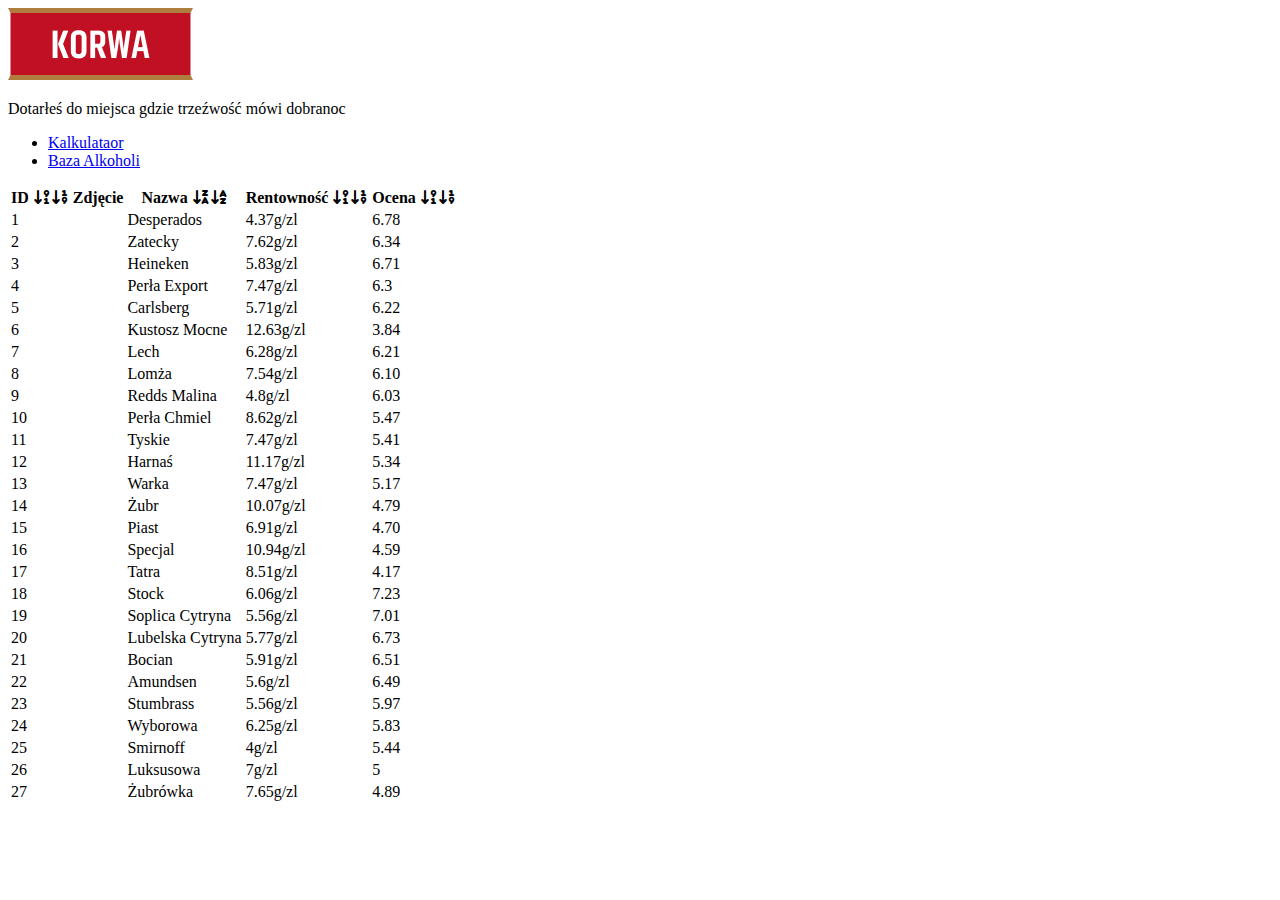
==== subpage2.html @ 66c68504 "Add files via upload" ====
<!DOCTYPE html>
<html lang="en">
<head>
    <meta charset="UTF-8">
    <meta name="viewport" content="width=device-width, initial-scale=1.0">
    <title>Baza Alkoholi</title>
    <link rel="preconnect" href="https://fonts.googleapis.com">
    <link rel="preconnect" href="https://fonts.gstatic.com" crossorigin>
    <link href="https://fonts.googleapis.com/css2?family=Kanit:ital,wght@0,100;0,200;0,300;0,400;0,500;0,600;0,700;0,800;0,900;1,100;1,200;1,300;1,400;1,500;1,600;1,700;1,800;1,900&display=swap" rel="stylesheet">
    <link rel="preconnect" href="https://fonts.googleapis.com">
    <link rel="preconnect" href="https://fonts.gstatic.com" crossorigin>
    <link href="https://fonts.googleapis.com/css2?family=Poppins:ital,wght@0,100;0,200;0,300;0,400;0,500;0,600;0,700;0,800;0,900;1,100;1,200;1,300;1,400;1,500;1,600;1,700;1,800;1,900&display=swap" rel="stylesheet">
    <link rel="stylesheet" href="https://cdnjs.cloudflare.com/ajax/libs/font-awesome/6.5.2/css/all.min.css">
    <link rel="stylesheet" href="css/baza.css">
</head>
<body>
    <div class="header-bg">
        <header>
            <div class="header-left">
                <a href="index.html">
                    <img src="logo.png" alt="logo korwy">
                </a>
                
                <div class="divider"></div>
                <div class="name">
                    <p>Dotarłeś do miejsca gdzie trzeźwość mówi dobranoc </p>
                </div>
            </div>
            <nav>
                <ul>

                    <li>
                        <a href="subpage1.html" class="menu">Kalkulataor</a>
                    </li>
                    <li>
                        <a href="subpage2.html" class="menu baza-menu">Baza Alkoholi</a>
                    </li>
        
                </ul>
            </nav>
    </div>        
        
        </header>

    <table id="Tabela">
        <tr>
            <th id="filter-id">ID <span id="id-icon-asc" class="display"><i id="icon-nazwa" class="fa-solid fa-arrow-down-9-1"></i></span><span id="id-icon-desc" class="no-display"><i id="icon-nazwa" class="fa-solid fa-arrow-down-1-9"></i></span></th>
            <th>Zdjęcie</th>
            <th id="filter-nazwa">Nazwa <span id="nazwa-icon-asc" class="display"><i id="icon-nazwa" class="fa-solid fa-arrow-down-z-a"></i></span><span id="nazwa-icon-desc" class="no-display"><i id="icon-nazwa" class="fa-solid fa-arrow-down-a-z"></i></span></th>
            <th id="filter-rentownosc">Rentowność <span id="rentownosc-icon-asc" class="display"><i id="icon-nazwa" class="fa-solid fa-arrow-down-9-1"></i></span><span id="rentownosc-icon-desc" class="no-display"><i id="icon-nazwa" class="fa-solid fa-arrow-down-1-9"></i></span></th>
            <th id="filter-ocena">Ocena <span id="ocena-icon-asc" class="display"><i id="icon-nazwa" class="fa-solid fa-arrow-down-9-1"></i></span><span id="ocena-icon-desc" class="no-display"><i id="icon-nazwa" class="fa-solid fa-arrow-down-1-9"></i></span></th>
        </tr>
        <tr class="piwo">
            <td>1</td>
            <td></td>
            <td id="nazwa">Desperados</td>
            <td>4.37g/zl</td>
            <td>6.78</td>
        </tr>
        <tr class="piwo">
            <td>2</td>
            <td></td>
            <td id="nazwa">Zatecky</td>
            <td>7.62g/zl</td>
            <td>6.34</td>
        </tr>
        <tr class="piwo">
            <td>3</td>
            <td></td>
            <td id="nazwa">Heineken</td>
            <td>5.83g/zl</td>
            <td>6.71</td>
        </tr>
        <tr class="piwo">
            <td>4</td>
            <td></td>
            <td id="nazwa">Perła Export</td>
            <td>7.47g/zl</td>
            <td>6.3</td>
        </tr>
        <tr class="piwo">
            <td>5</td>
            <td></td>
            <td id="nazwa">Carlsberg</td>
            <td>5.71g/zl</td>
            <td>6.22</td>
        </tr>
        <tr class="piwo">
            <td>6</td>
            <td></td>
            <td>Kustosz Mocne</td>
            <td>12.63g/zl</td>
            <td>3.84</td>
        </tr>
        <tr class="piwo">
            <td>7</td>
            <td></td>
            <td>Lech</td>
            <td>6.28g/zl</td>
            <td>6.21</td>
        </tr>
        <tr class="piwo">
            <td>8</td>
            <td></td>
            <td>Lomża</td>
            <td>7.54g/zl</td>
            <td>6.10</td>
        </tr>
        <tr class="piwo">
            <td>9</td>
            <td></td>
            <td>Redds Malina</td>
            <td>4.8g/zl</td>
            <td>6.03</td>
        </tr>
        <tr class="piwo">
            <td>10</td>
            <td></td>
            <td>Perła Chmiel</td>
            <td>8.62g/zl</td>
            <td>5.47</td>
        </tr>
        <tr class="piwo">
            <td>11</td>
            <td></td>
            <td>Tyskie</td>
            <td>7.47g/zl</td>
            <td>5.41</td>
        </tr>
        <tr class="piwo">
            <td>12</td>
            <td></td>
            <td>Harnaś</td>
            <td>11.17g/zl</td>
            <td>5.34</td>
        </tr>
        <tr class="piwo">
            <td>13</td>
            <td></td>
            <td>Warka</td>
            <td>7.47g/zl</td>
            <td>5.17</td>
        </tr>
        <tr class="piwo">
            <td>14</td>
            <td></td>
            <td>Żubr</td>
            <td>10.07g/zl</td>
            <td>4.79</td>
        </tr>
        <tr class="piwo">
            <td>15</td>
            <td></td>
            <td>Piast</td>
            <td>6.91g/zl</td>
            <td>4.70</td>
        </tr>
        <tr class="piwo">
            <td>16</td>
            <td></td>
            <td>Specjal</td>
            <td>10.94g/zl</td>
            <td>4.59</td>
        </tr>
        <tr class="piwo">
            <td>17</td>
            <td></td>
            <td>Tatra</td>
            <td>8.51g/zl</td>
            <td>4.17</td>
        </tr>
        <tr class="wodka">
            <td>18</td>
            <td></td>
            <td>Stock</td>
            <td>6.06g/zl</td>
            <td>7.23</td>
        </tr>
        <tr class="wodka">
            <td>19</td>
            <td></td>
            <td>Soplica Cytryna</td>
            <td>5.56g/zl</td>
            <td>7.01</td>
        </tr>
        <tr class="wodka">
            <td>20</td>
            <td></td>
            <td>Lubelska Cytryna</td>
            <td>5.77g/zl</td>
            <td>6.73</td>
        </tr>
        <tr class="wodka">
            <td>21</td>
            <td></td>
            <td>Bocian</td>
            <td>5.91g/zl</td>
            <td>6.51</td>
        </tr>
        <tr class="wodka">
            <td>22</td>
            <td></td>
            <td>Amundsen</td>
            <td>5.6g/zl</td>
            <td>6.49</td>
        </tr>
        <tr class="wodka">
            <td>23</td>
            <td></td>
            <td>Stumbrass</td>
            <td>5.56g/zl</td>
            <td>5.97</td>
        </tr>
        <tr class="wodka">
            <td>24</td>
            <td></td>
            <td>Wyborowa</td>
            <td>6.25g/zl</td>
            <td>5.83</td>
        </tr>
        <tr class="wodka">
            <td>25</td>
            <td></td>
            <td>Smirnoff</td>
            <td>4g/zl</td>
            <td>5.44</td>
        </tr>
        <tr class="wodka">
            <td>26</td>
            <td></td>
            <td>Luksusowa</td>
            <td>7g/zl</td>
            <td>5</td>
        </tr>
        <tr class="wodka">
            <td>27</td>
            <td></td>
            <td>Żubrówka</td>
            <td>7.65g/zl</td>
            <td>4.89</td>
        </tr>

    </table>


    <script src="baza.js"></script>
</body>
</html>
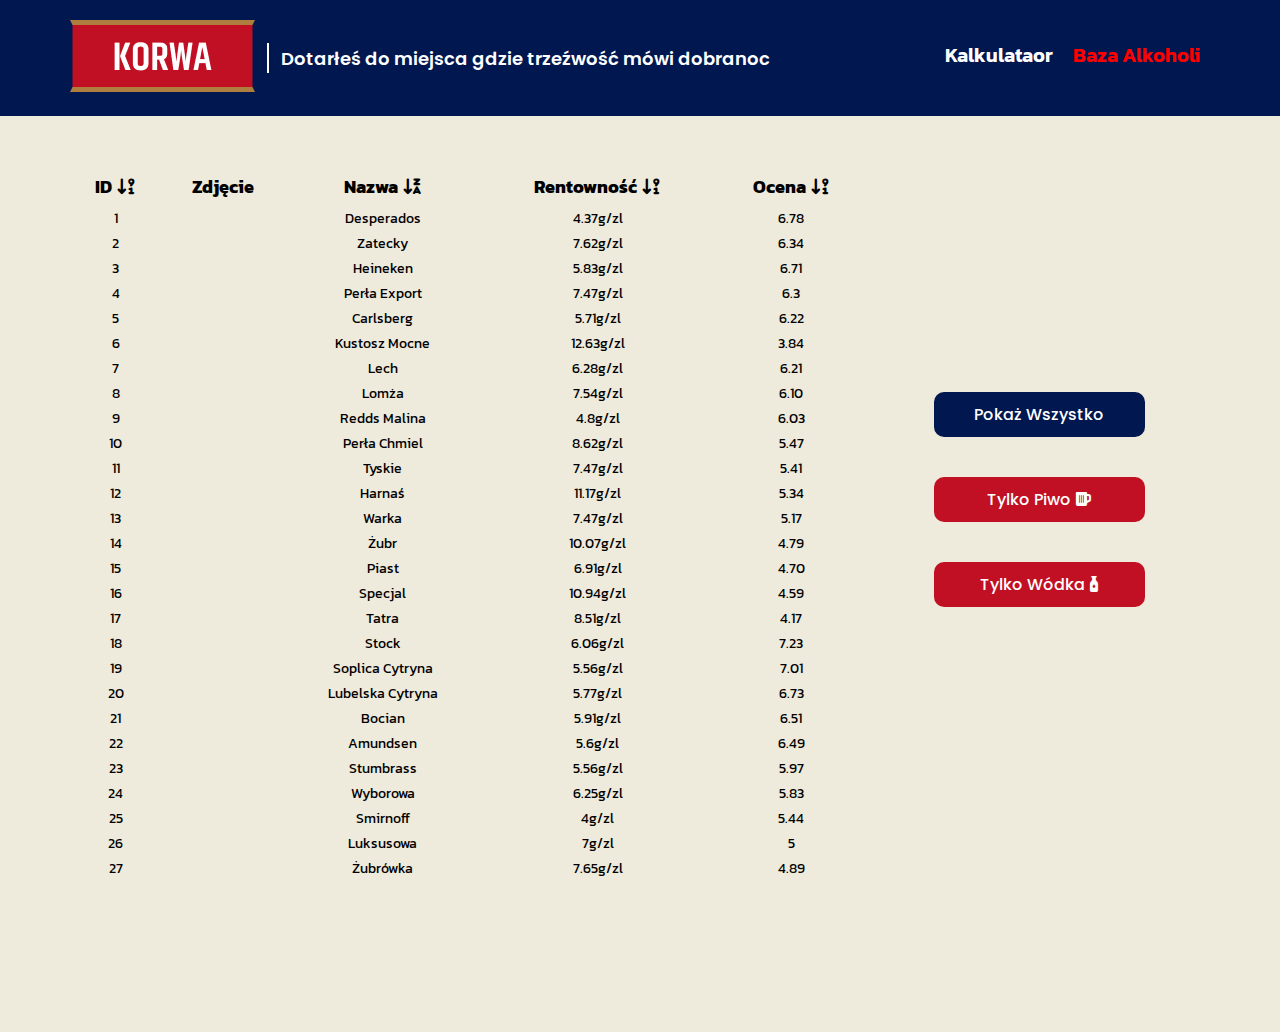
==== commit 2d53170d: "going live" ====
--- a/subpage2.html
+++ b/subpage2.html
@@ -42,205 +42,215 @@
         
         </header>
 
-    <table id="Tabela">
-        <tr>
-            <th id="filter-id">ID <span id="id-icon-asc" class="display"><i id="icon-nazwa" class="fa-solid fa-arrow-down-9-1"></i></span><span id="id-icon-desc" class="no-display"><i id="icon-nazwa" class="fa-solid fa-arrow-down-1-9"></i></span></th>
-            <th>Zdjęcie</th>
-            <th id="filter-nazwa">Nazwa <span id="nazwa-icon-asc" class="display"><i id="icon-nazwa" class="fa-solid fa-arrow-down-z-a"></i></span><span id="nazwa-icon-desc" class="no-display"><i id="icon-nazwa" class="fa-solid fa-arrow-down-a-z"></i></span></th>
-            <th id="filter-rentownosc">Rentowność <span id="rentownosc-icon-asc" class="display"><i id="icon-nazwa" class="fa-solid fa-arrow-down-9-1"></i></span><span id="rentownosc-icon-desc" class="no-display"><i id="icon-nazwa" class="fa-solid fa-arrow-down-1-9"></i></span></th>
-            <th id="filter-ocena">Ocena <span id="ocena-icon-asc" class="display"><i id="icon-nazwa" class="fa-solid fa-arrow-down-9-1"></i></span><span id="ocena-icon-desc" class="no-display"><i id="icon-nazwa" class="fa-solid fa-arrow-down-1-9"></i></span></th>
-        </tr>
-        <tr class="piwo">
-            <td>1</td>
-            <td></td>
-            <td id="nazwa">Desperados</td>
-            <td>4.37g/zl</td>
-            <td>6.78</td>
-        </tr>
-        <tr class="piwo">
-            <td>2</td>
-            <td></td>
-            <td id="nazwa">Zatecky</td>
-            <td>7.62g/zl</td>
-            <td>6.34</td>
-        </tr>
-        <tr class="piwo">
-            <td>3</td>
-            <td></td>
-            <td id="nazwa">Heineken</td>
-            <td>5.83g/zl</td>
-            <td>6.71</td>
-        </tr>
-        <tr class="piwo">
-            <td>4</td>
-            <td></td>
-            <td id="nazwa">Perła Export</td>
-            <td>7.47g/zl</td>
-            <td>6.3</td>
-        </tr>
-        <tr class="piwo">
-            <td>5</td>
-            <td></td>
-            <td id="nazwa">Carlsberg</td>
-            <td>5.71g/zl</td>
-            <td>6.22</td>
-        </tr>
-        <tr class="piwo">
-            <td>6</td>
-            <td></td>
-            <td>Kustosz Mocne</td>
-            <td>12.63g/zl</td>
-            <td>3.84</td>
-        </tr>
-        <tr class="piwo">
-            <td>7</td>
-            <td></td>
-            <td>Lech</td>
-            <td>6.28g/zl</td>
-            <td>6.21</td>
-        </tr>
-        <tr class="piwo">
-            <td>8</td>
-            <td></td>
-            <td>Lomża</td>
-            <td>7.54g/zl</td>
-            <td>6.10</td>
-        </tr>
-        <tr class="piwo">
-            <td>9</td>
-            <td></td>
-            <td>Redds Malina</td>
-            <td>4.8g/zl</td>
-            <td>6.03</td>
-        </tr>
-        <tr class="piwo">
-            <td>10</td>
-            <td></td>
-            <td>Perła Chmiel</td>
-            <td>8.62g/zl</td>
-            <td>5.47</td>
-        </tr>
-        <tr class="piwo">
-            <td>11</td>
-            <td></td>
-            <td>Tyskie</td>
-            <td>7.47g/zl</td>
-            <td>5.41</td>
-        </tr>
-        <tr class="piwo">
-            <td>12</td>
-            <td></td>
-            <td>Harnaś</td>
-            <td>11.17g/zl</td>
-            <td>5.34</td>
-        </tr>
-        <tr class="piwo">
-            <td>13</td>
-            <td></td>
-            <td>Warka</td>
-            <td>7.47g/zl</td>
-            <td>5.17</td>
-        </tr>
-        <tr class="piwo">
-            <td>14</td>
-            <td></td>
-            <td>Żubr</td>
-            <td>10.07g/zl</td>
-            <td>4.79</td>
-        </tr>
-        <tr class="piwo">
-            <td>15</td>
-            <td></td>
-            <td>Piast</td>
-            <td>6.91g/zl</td>
-            <td>4.70</td>
-        </tr>
-        <tr class="piwo">
-            <td>16</td>
-            <td></td>
-            <td>Specjal</td>
-            <td>10.94g/zl</td>
-            <td>4.59</td>
-        </tr>
-        <tr class="piwo">
-            <td>17</td>
-            <td></td>
-            <td>Tatra</td>
-            <td>8.51g/zl</td>
-            <td>4.17</td>
-        </tr>
-        <tr class="wodka">
-            <td>18</td>
-            <td></td>
-            <td>Stock</td>
-            <td>6.06g/zl</td>
-            <td>7.23</td>
-        </tr>
-        <tr class="wodka">
-            <td>19</td>
-            <td></td>
-            <td>Soplica Cytryna</td>
-            <td>5.56g/zl</td>
-            <td>7.01</td>
-        </tr>
-        <tr class="wodka">
-            <td>20</td>
-            <td></td>
-            <td>Lubelska Cytryna</td>
-            <td>5.77g/zl</td>
-            <td>6.73</td>
-        </tr>
-        <tr class="wodka">
-            <td>21</td>
-            <td></td>
-            <td>Bocian</td>
-            <td>5.91g/zl</td>
-            <td>6.51</td>
-        </tr>
-        <tr class="wodka">
-            <td>22</td>
-            <td></td>
-            <td>Amundsen</td>
-            <td>5.6g/zl</td>
-            <td>6.49</td>
-        </tr>
-        <tr class="wodka">
-            <td>23</td>
-            <td></td>
-            <td>Stumbrass</td>
-            <td>5.56g/zl</td>
-            <td>5.97</td>
-        </tr>
-        <tr class="wodka">
-            <td>24</td>
-            <td></td>
-            <td>Wyborowa</td>
-            <td>6.25g/zl</td>
-            <td>5.83</td>
-        </tr>
-        <tr class="wodka">
-            <td>25</td>
-            <td></td>
-            <td>Smirnoff</td>
-            <td>4g/zl</td>
-            <td>5.44</td>
-        </tr>
-        <tr class="wodka">
-            <td>26</td>
-            <td></td>
-            <td>Luksusowa</td>
-            <td>7g/zl</td>
-            <td>5</td>
-        </tr>
-        <tr class="wodka">
-            <td>27</td>
-            <td></td>
-            <td>Żubrówka</td>
-            <td>7.65g/zl</td>
-            <td>4.89</td>
-        </tr>
-
-    </table>
+        <div class="wrap">
+            <div class="column1">
+                <table id="Tabela" class="Tabela">
+                    <tr>
+                        <th id="filter-id">ID <span id="id-icon-asc" class="display"><i id="icon-nazwa" class="fa-solid fa-arrow-down-9-1"></i></span><span id="id-icon-desc" class="no-display"><i id="icon-nazwa" class="fa-solid fa-arrow-down-1-9"></i></span></th>
+                        <th class="no-cursor">Zdjęcie</th>
+                        <th id="filter-nazwa">Nazwa <span id="nazwa-icon-asc" class="display"><i id="icon-nazwa" class="fa-solid fa-arrow-down-z-a"></i></span><span id="nazwa-icon-desc" class="no-display"><i id="icon-nazwa" class="fa-solid fa-arrow-down-a-z"></i></span></th>
+                        <th id="filter-rentownosc">Rentowność <span id="rentownosc-icon-asc" class="display"><i id="icon-nazwa" class="fa-solid fa-arrow-down-9-1"></i></span><span id="rentownosc-icon-desc" class="no-display"><i id="icon-nazwa" class="fa-solid fa-arrow-down-1-9"></i></span></th>
+                        <th id="filter-ocena">Ocena <span id="ocena-icon-asc" class="display"><i id="icon-nazwa" class="fa-solid fa-arrow-down-9-1"></i></span><span id="ocena-icon-desc" class="no-display"><i id="icon-nazwa" class="fa-solid fa-arrow-down-1-9"></i></span></th>
+                    </tr>
+                    <tr class="piwo" >
+                        <td>1</td>
+                        <td></td>
+                        <td id="nazwa">Desperados</td>
+                        <td>4.37g/zl</td>
+                        <td>6.78</td>
+                    </tr>
+                    <tr class="piwo" >
+                        <td>2</td>
+                        <td></td>
+                        <td id="nazwa">Zatecky</td>
+                        <td>7.62g/zl</td>
+                        <td>6.34</td>
+                    </tr>
+                    <tr class="piwo">
+                        <td>3</td>
+                        <td></td>
+                        <td id="nazwa">Heineken</td>
+                        <td>5.83g/zl</td>
+                        <td>6.71</td>
+                    </tr>
+                    <tr class="piwo">
+                        <td>4</td>
+                        <td></td>
+                        <td id="nazwa">Perła Export</td>
+                        <td>7.47g/zl</td>
+                        <td>6.3</td>
+                    </tr>
+                    <tr class="piwo">
+                        <td>5</td>
+                        <td></td>
+                        <td id="nazwa">Carlsberg</td>
+                        <td>5.71g/zl</td>
+                        <td>6.22</td>
+                    </tr>
+                    <tr class="piwo">
+                        <td>6</td>
+                        <td></td>
+                        <td>Kustosz Mocne</td>
+                        <td>12.63g/zl</td>
+                        <td>3.84</td>
+                    </tr>
+                    <tr class="piwo">
+                        <td>7</td>
+                        <td></td>
+                        <td>Lech</td>
+                        <td>6.28g/zl</td>
+                        <td>6.21</td>
+                    </tr>
+                    <tr class="piwo">
+                        <td>8</td>
+                        <td></td>
+                        <td>Lomża</td>
+                        <td>7.54g/zl</td>
+                        <td>6.10</td>
+                    </tr>
+                    <tr class="piwo">
+                        <td>9</td>
+                        <td></td>
+                        <td>Redds Malina</td>
+                        <td>4.8g/zl</td>
+                        <td>6.03</td>
+                    </tr>
+                    <tr class="piwo">
+                        <td>10</td>
+                        <td></td>
+                        <td>Perła Chmiel</td>
+                        <td>8.62g/zl</td>
+                        <td>5.47</td>
+                    </tr>
+                    <tr class="piwo">
+                        <td>11</td>
+                        <td></td>
+                        <td>Tyskie</td>
+                        <td>7.47g/zl</td>
+                        <td>5.41</td>
+                    </tr>
+                    <tr class="piwo">
+                        <td>12</td>
+                        <td></td>
+                        <td>Harnaś</td>
+                        <td>11.17g/zl</td>
+                        <td>5.34</td>
+                    </tr>
+                    <tr class="piwo">
+                        <td>13</td>
+                        <td></td>
+                        <td>Warka</td>
+                        <td>7.47g/zl</td>
+                        <td>5.17</td>
+                    </tr>
+                    <tr class="piwo">
+                        <td>14</td>
+                        <td></td>
+                        <td>Żubr</td>
+                        <td>10.07g/zl</td>
+                        <td>4.79</td>
+                    </tr>
+                    <tr class="piwo">
+                        <td>15</td>
+                        <td></td>
+                        <td>Piast</td>
+                        <td>6.91g/zl</td>
+                        <td>4.70</td>
+                    </tr>
+                    <tr class="piwo">
+                        <td>16</td>
+                        <td></td>
+                        <td>Specjal</td>
+                        <td>10.94g/zl</td>
+                        <td>4.59</td>
+                    </tr>
+                    <tr class="piwo">
+                        <td>17</td>
+                        <td></td>
+                        <td>Tatra</td>
+                        <td>8.51g/zl</td>
+                        <td>4.17</td>
+                    </tr>
+                    <tr class="wodka">
+                        <td>18</td>
+                        <td></td>
+                        <td>Stock</td>
+                        <td>6.06g/zl</td>
+                        <td>7.23</td>
+                    </tr>
+                    <tr class="wodka">
+                        <td>19</td>
+                        <td></td>
+                        <td>Soplica Cytryna</td>
+                        <td>5.56g/zl</td>
+                        <td>7.01</td>
+                    </tr>
+                    <tr class="wodka">
+                        <td>20</td>
+                        <td></td>
+                        <td>Lubelska Cytryna</td>
+                        <td>5.77g/zl</td>
+                        <td>6.73</td>
+                    </tr>
+                    <tr class="wodka">
+                        <td>21</td>
+                        <td></td>
+                        <td>Bocian</td>
+                        <td>5.91g/zl</td>
+                        <td>6.51</td>
+                    </tr>
+                    <tr class="wodka">
+                        <td>22</td>
+                        <td></td>
+                        <td>Amundsen</td>
+                        <td>5.6g/zl</td>
+                        <td>6.49</td>
+                    </tr>
+                    <tr class="wodka">
+                        <td>23</td>
+                        <td></td>
+                        <td>Stumbrass</td>
+                        <td>5.56g/zl</td>
+                        <td>5.97</td>
+                    </tr>
+                    <tr class="wodka">
+                        <td>24</td>
+                        <td></td>
+                        <td>Wyborowa</td>
+                        <td>6.25g/zl</td>
+                        <td>5.83</td>
+                    </tr>
+                    <tr class="wodka">
+                        <td>25</td>
+                        <td></td>
+                        <td>Smirnoff</td>
+                        <td>4g/zl</td>
+                        <td>5.44</td>
+                    </tr>
+                    <tr class="wodka">
+                        <td>26</td>
+                        <td></td>
+                        <td>Luksusowa</td>
+                        <td>7g/zl</td>
+                        <td>5</td>
+                    </tr>
+                    <tr class="wodka">
+                        <td>27</td>
+                        <td></td>
+                        <td>Żubrówka</td>
+                        <td>7.65g/zl</td>
+                        <td>4.89</td>
+                    </tr>
+            
+                </table>
+            </div>
+            <div class="column2">
+                <btn class="CTA active-btn" id="btn-wszystko">Pokaż Wszystko</btn>
+                <btn class="CTA" id="btn-piwo">Tylko Piwo <i class="fa-solid fa-beer-mug-empty"></i></btn>
+                <btn class="CTA" id="btn-wodka">Tylko Wódka <i class="fa-solid fa-bottle-droplet"></i></btn>
+            </div>
+        </div>
+    
 
 
     <script src="baza.js"></script>
--- a/css/baza.css
+++ b/css/baza.css
@@ -0,0 +1,144 @@
+body{
+    background-color: #eeeadc;
+    margin: 0;
+    padding-bottom: 150px;
+}
+
+h1{
+    font-family: 'Kanit';
+    font-size: 50px;
+    color: black;
+    margin: 0;
+}
+h2 {
+    font-family: 'Kanit';
+    font-size: 35px;
+    color: black;
+    margin: 0;
+}
+h4 {
+    font-family: 'Kanit';
+    font-size: 25px;
+    color: black;
+    margin: 0; 
+}
+subheading {
+    font-family: 'Poppins';
+    font-size: 20px;
+    margin: 0;
+}
+p{
+    font-family: 'Poppins';
+    margin: 0;
+}
+
+.wrap {
+    width: 1140px;
+    margin: auto;
+    display: flex;
+}
+.header-bg{
+    background: #00174F;
+}
+header{
+    width: 1140px;
+    margin: auto;
+    display: flex;
+    justify-content: space-between;
+    padding: 20px 0;
+    
+}
+.header-left{
+    display: flex;
+    align-items: center;
+    justify-content: space-between;
+    width: 700px;
+    .name {
+        color: white;
+        font-family: 'Poppins';
+        font-size: 18px;
+        font-weight: 600;
+    }
+}
+
+
+nav ul{
+    list-style: none;
+    display: flex;
+    font-family: 'Kanit';
+    font-size: 20px;
+    font-weight: 600;
+}
+nav ul li{
+    padding-left: 10px;
+    padding-right: 10px;
+}
+nav a{
+    color: white;
+    text-decoration: none;
+}
+nav a:hover{
+    color: red;
+}
+.baza-menu {
+    color: red;
+}
+.divider{
+    border-left: 2px solid white;
+    height: 30px;
+}
+
+.no-display {
+    display: none;
+}
+.active-filter {
+    color: red;
+}
+
+.column1 {
+    width: 70%;
+    margin-top: 50px;
+}
+.column2 {
+    width: 30%;
+    display: flex;
+    flex-direction: column;
+    justify-content: center;
+    align-items: center;
+}
+.Tabela{
+    width: 100%;
+}
+td {
+    text-align: center;
+    font-family: 'Kanit';
+    font-size: 14px;
+}
+th {
+    font-family: 'Kanit';
+    font-size: 18px;
+    padding: 5px;
+    cursor: pointer;
+}
+.no-cursor {
+    cursor: default;
+}
+.CTA {
+    background: #C11023;
+    padding: 10px 20px;
+    font-family: 'Poppins';
+    text-decoration: none;
+    color: white;
+    font-weight: 500;
+    border-radius: 10px;
+    width: 50%;
+    margin: 20px 0;
+    text-align: center;
+    cursor: pointer;
+}
+.CTA:hover{
+    background: #00174F;
+}
+.active-btn {
+    background:#00174F ;
+}
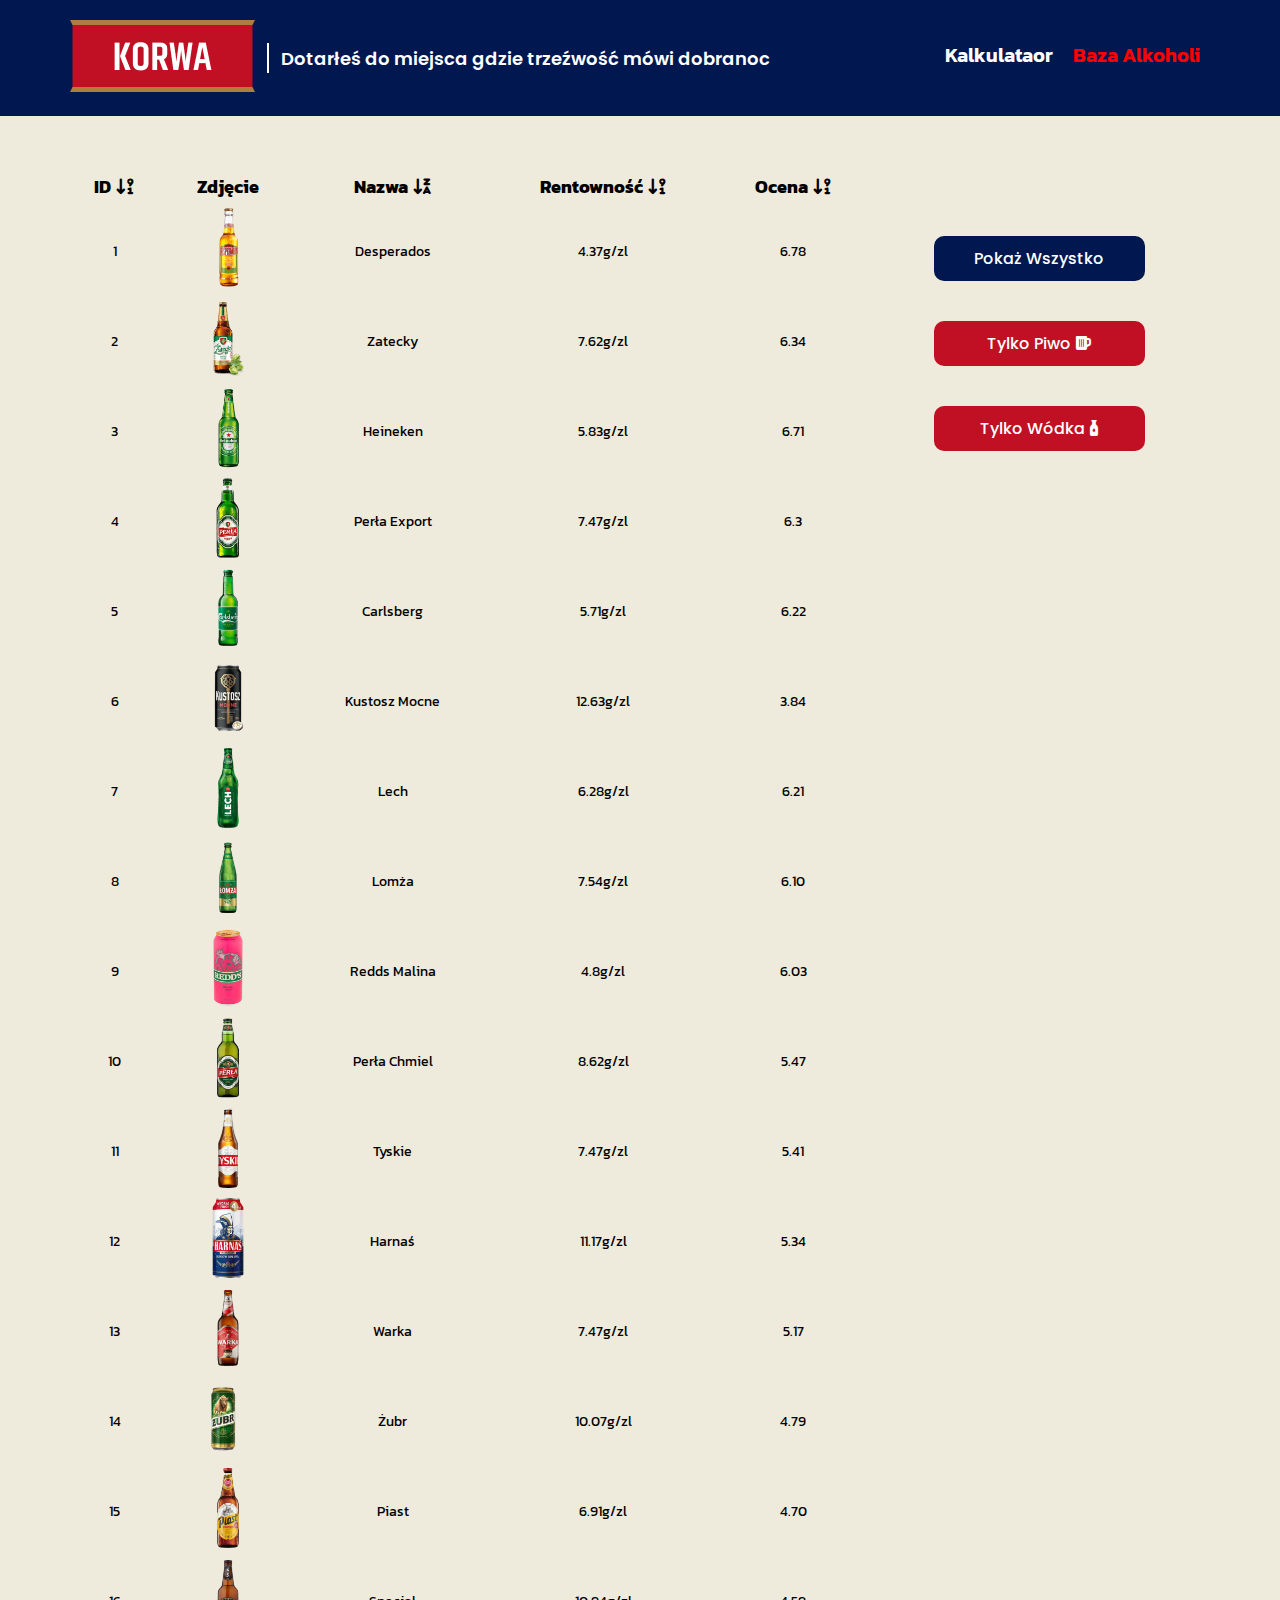
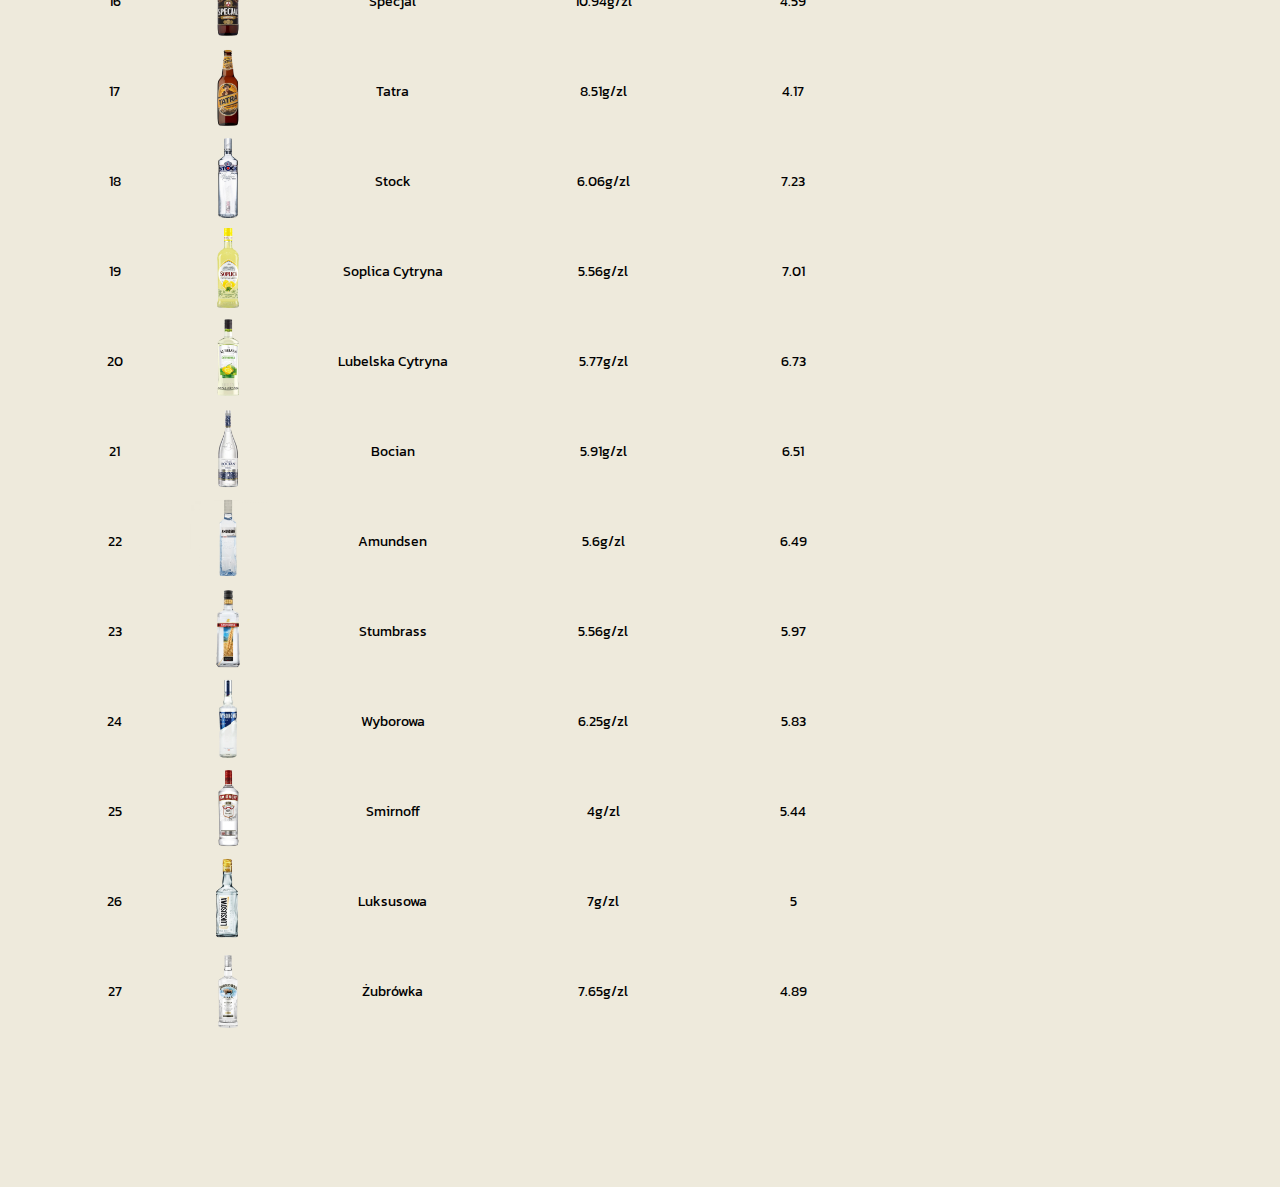
==== commit b125311c: "v1 final" ====
--- a/subpage2.html
+++ b/subpage2.html
@@ -54,189 +54,190 @@
                     </tr>
                     <tr class="piwo" >
                         <td>1</td>
-                        <td></td>
+                        <td><img src="alkohole/desperados.png" alt=""></td>
                         <td id="nazwa">Desperados</td>
                         <td>4.37g/zl</td>
                         <td>6.78</td>
                     </tr>
                     <tr class="piwo" >
                         <td>2</td>
-                        <td></td>
+                        <td><img src="alkohole/zatecky.png" alt=""></td>
                         <td id="nazwa">Zatecky</td>
                         <td>7.62g/zl</td>
                         <td>6.34</td>
                     </tr>
                     <tr class="piwo">
                         <td>3</td>
-                        <td></td>
+                        <td><img src="alkohole/heineken.png" alt=""></td>
                         <td id="nazwa">Heineken</td>
                         <td>5.83g/zl</td>
                         <td>6.71</td>
                     </tr>
                     <tr class="piwo">
                         <td>4</td>
-                        <td></td>
+                        <td><img src="alkohole/perla-export.png" alt=""></td>
                         <td id="nazwa">Perła Export</td>
                         <td>7.47g/zl</td>
                         <td>6.3</td>
                     </tr>
                     <tr class="piwo">
                         <td>5</td>
-                        <td></td>
+                        <td><img src="alkohole/carlsberg.png" alt=""></td>
                         <td id="nazwa">Carlsberg</td>
                         <td>5.71g/zl</td>
                         <td>6.22</td>
                     </tr>
                     <tr class="piwo">
                         <td>6</td>
-                        <td></td>
+                        <td><img src="alkohole/kustosz-mocne.png" alt=""></td>
                         <td>Kustosz Mocne</td>
                         <td>12.63g/zl</td>
                         <td>3.84</td>
                     </tr>
                     <tr class="piwo">
                         <td>7</td>
-                        <td></td>
+                        <td><img src="alkohole/lech.png" alt=""></td>
                         <td>Lech</td>
                         <td>6.28g/zl</td>
                         <td>6.21</td>
                     </tr>
                     <tr class="piwo">
                         <td>8</td>
-                        <td></td>
+                        <td><img src="alkohole/lomza.png" alt=""></td>
                         <td>Lomża</td>
                         <td>7.54g/zl</td>
                         <td>6.10</td>
                     </tr>
                     <tr class="piwo">
                         <td>9</td>
-                        <td></td>
+                        <td><img src="alkohole/redds.png" alt=""></td>
                         <td>Redds Malina</td>
                         <td>4.8g/zl</td>
                         <td>6.03</td>
                     </tr>
                     <tr class="piwo">
                         <td>10</td>
-                        <td></td>
+                        <td><img src="alkohole/perla-chmiel.png" alt=""></td>
                         <td>Perła Chmiel</td>
                         <td>8.62g/zl</td>
                         <td>5.47</td>
                     </tr>
                     <tr class="piwo">
                         <td>11</td>
-                        <td></td>
+                        <td><img src="alkohole/tyskie.png" alt=""></td>
                         <td>Tyskie</td>
                         <td>7.47g/zl</td>
                         <td>5.41</td>
                     </tr>
                     <tr class="piwo">
                         <td>12</td>
-                        <td></td>
+                        <td><img src="alkohole/harnas.png" alt=""></td>
                         <td>Harnaś</td>
                         <td>11.17g/zl</td>
                         <td>5.34</td>
                     </tr>
                     <tr class="piwo">
                         <td>13</td>
-                        <td></td>
+                        <td><img src="alkohole/warka.png" alt=""></td>
                         <td>Warka</td>
                         <td>7.47g/zl</td>
                         <td>5.17</td>
                     </tr>
                     <tr class="piwo">
                         <td>14</td>
-                        <td></td>
+                        <td><img src="alkohole/zubr.png" alt=""></td>
                         <td>Żubr</td>
                         <td>10.07g/zl</td>
                         <td>4.79</td>
                     </tr>
                     <tr class="piwo">
                         <td>15</td>
-                        <td></td>
+                        <td><img src="alkohole/piast.png" alt=""></td>
                         <td>Piast</td>
                         <td>6.91g/zl</td>
                         <td>4.70</td>
                     </tr>
                     <tr class="piwo">
                         <td>16</td>
-                        <td></td>
+                        <td><img src="alkohole/specjal.png" alt=""></td>
                         <td>Specjal</td>
                         <td>10.94g/zl</td>
                         <td>4.59</td>
                     </tr>
                     <tr class="piwo">
                         <td>17</td>
-                        <td></td>
+                        <td><img src="alkohole/tatra.png" alt=""></td>
                         <td>Tatra</td>
                         <td>8.51g/zl</td>
                         <td>4.17</td>
                     </tr>
                     <tr class="wodka">
                         <td>18</td>
-                        <td></td>
+                        <td><img src="alkohole/stock.png" alt=""></td>
                         <td>Stock</td>
                         <td>6.06g/zl</td>
                         <td>7.23</td>
                     </tr>
                     <tr class="wodka">
                         <td>19</td>
-                        <td></td>
+                        <td><img src="alkohole/soplica-cytryna.png" alt=""></td>
                         <td>Soplica Cytryna</td>
                         <td>5.56g/zl</td>
                         <td>7.01</td>
                     </tr>
                     <tr class="wodka">
                         <td>20</td>
-                        <td></td>
+                        <td><img src="alkohole/lubelska-cytryna.png" alt=""></td>
                         <td>Lubelska Cytryna</td>
                         <td>5.77g/zl</td>
                         <td>6.73</td>
                     </tr>
                     <tr class="wodka">
                         <td>21</td>
-                        <td></td>
+                        <td><img src="alkohole/bocian.png" alt="">
+                        </td>
                         <td>Bocian</td>
                         <td>5.91g/zl</td>
                         <td>6.51</td>
                     </tr>
                     <tr class="wodka">
                         <td>22</td>
-                        <td></td>
+                        <td><img src="alkohole/amundsen.png" alt=""></td>
                         <td>Amundsen</td>
                         <td>5.6g/zl</td>
                         <td>6.49</td>
                     </tr>
                     <tr class="wodka">
                         <td>23</td>
-                        <td></td>
+                        <td><img src="alkohole/stumbras.png" alt=""></td>
                         <td>Stumbrass</td>
                         <td>5.56g/zl</td>
                         <td>5.97</td>
                     </tr>
                     <tr class="wodka">
                         <td>24</td>
-                        <td></td>
+                        <td><img src="alkohole/wyborowa.png" alt=""></td>
                         <td>Wyborowa</td>
                         <td>6.25g/zl</td>
                         <td>5.83</td>
                     </tr>
                     <tr class="wodka">
                         <td>25</td>
-                        <td></td>
+                        <td><img src="alkohole/smirnoff.png" alt=""></td>
                         <td>Smirnoff</td>
                         <td>4g/zl</td>
                         <td>5.44</td>
                     </tr>
                     <tr class="wodka">
                         <td>26</td>
-                        <td></td>
+                        <td><img src="alkohole/luksusowa.png" alt=""></td>
                         <td>Luksusowa</td>
                         <td>7g/zl</td>
                         <td>5</td>
                     </tr>
                     <tr class="wodka">
                         <td>27</td>
-                        <td></td>
+                        <td><img src="alkohole/zubrowka.png" alt=""></td>
                         <td>Żubrówka</td>
                         <td>7.65g/zl</td>
                         <td>4.89</td>
@@ -254,5 +255,6 @@
 
 
     <script src="baza.js"></script>
+
 </body>
 </html>--- a/css/baza.css
+++ b/css/baza.css
@@ -100,14 +100,18 @@
     margin-top: 50px;
 }
 .column2 {
+    margin-top: 100px;
     width: 30%;
     display: flex;
     flex-direction: column;
-    justify-content: center;
+    justify-content: start;
     align-items: center;
 }
 .Tabela{
     width: 100%;
+    img {
+        width: 80px;
+    }
 }
 td {
     text-align: center;
